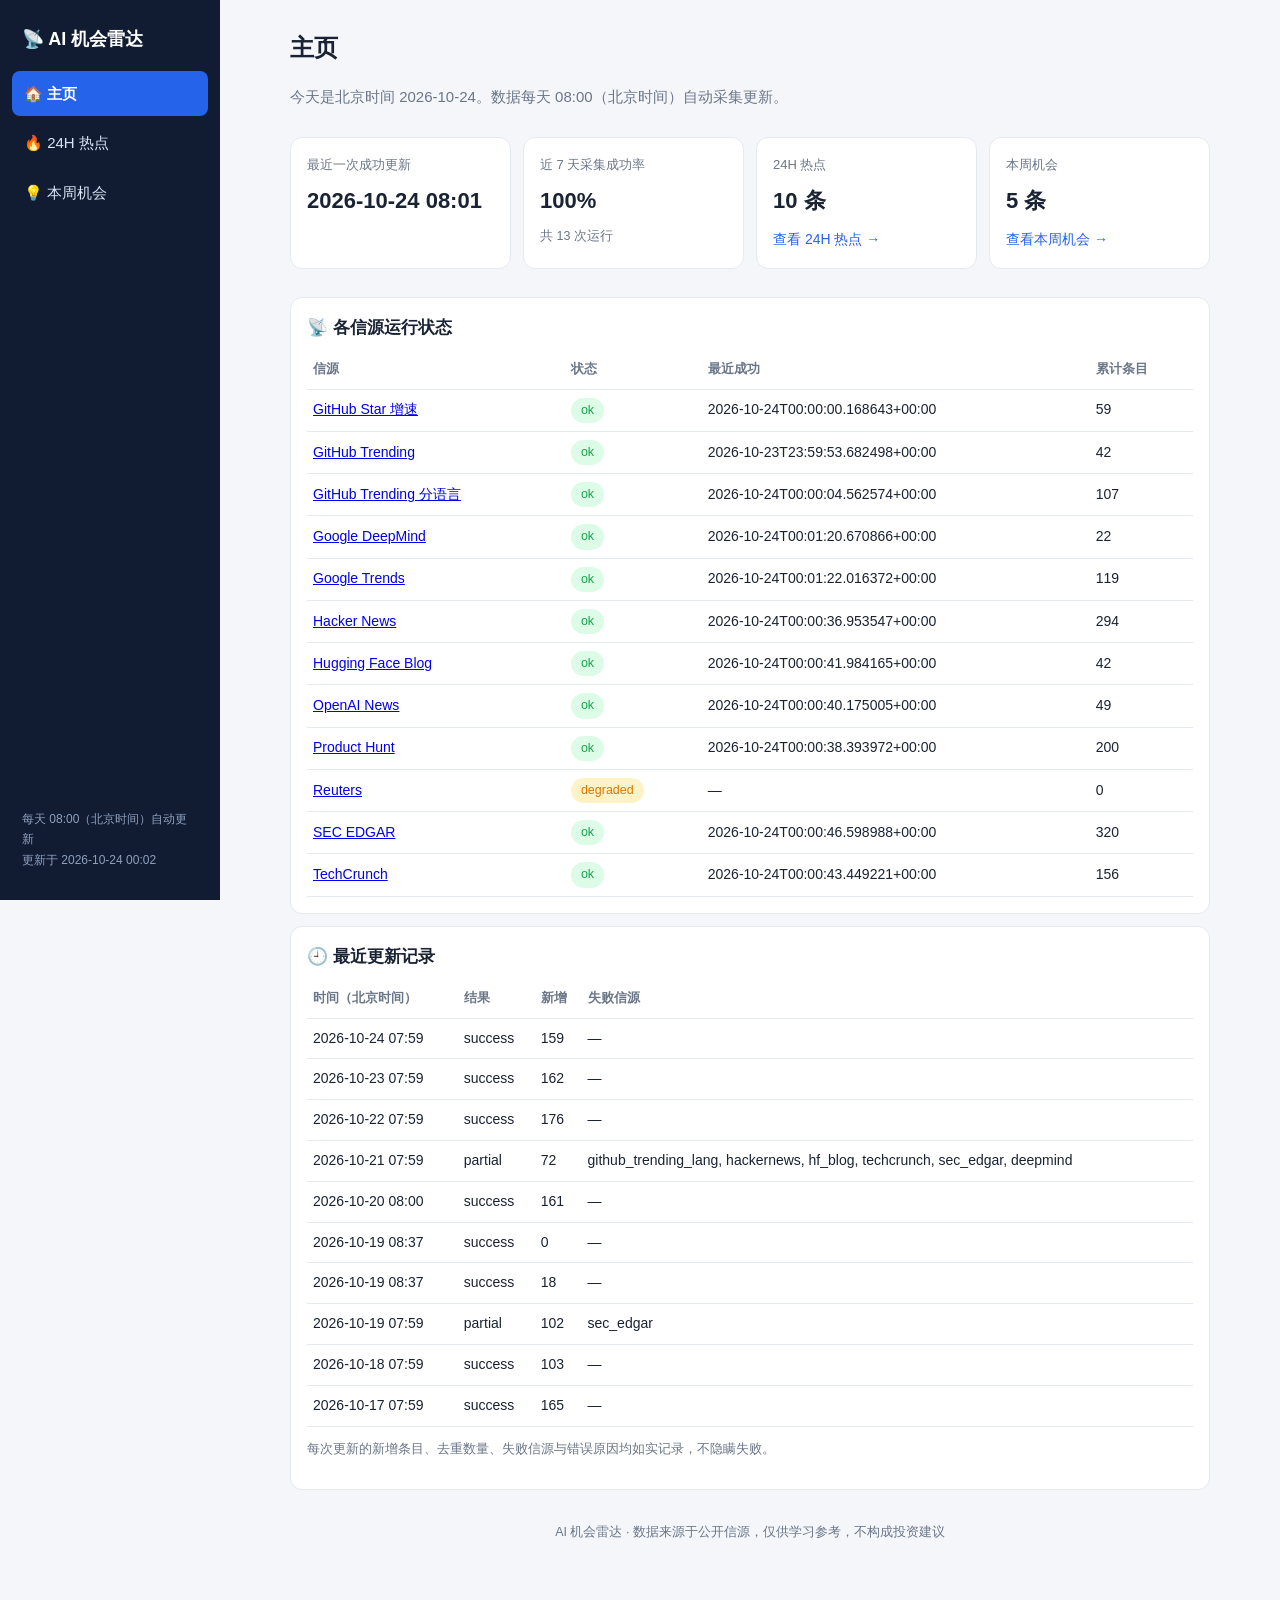
==== index.html @ 7c263ba6 "每日更新 2026-10-24" ====
<!DOCTYPE html>
<html lang="zh-CN">
<head>
<meta charset="utf-8">
<meta name="viewport" content="width=device-width, initial-scale=1">
<title>主页 - AI 机会雷达</title>
<link rel="stylesheet" href="static/style.css">
</head>
<body>
<div class="layout">
  <aside class="sidebar">
    <div class="brand">📡 AI 机会雷达</div>
    <nav class="nav">
      <a href="index.html" class="active">🏠 主页</a>
      <a href="hot.html" class="">🔥 24H 热点</a>
      <a href="opportunities.html" class="">💡 本周机会</a>
    </nav>
    <div class="side-foot">每天 08:00（北京时间）自动更新<br>更新于 2026-10-24 00:02</div>
  </aside>
  <main class="content">
    
<h1>主页</h1>
<p class="muted">今天是北京时间 2026-10-24。数据每天 08:00（北京时间）自动采集更新。</p>

<div class="cards">
  <div class="card stat">
    <div class="stat-label">最近一次成功更新</div>
    <div class="stat-value">2026-10-24 08:01</div>
  </div>
  <div class="card stat">
    <div class="stat-label">近 7 天采集成功率</div>
    <div class="stat-value">100%</div>
    <div class="muted small">共 13 次运行</div>
  </div>
  <div class="card stat">
    <div class="stat-label">24H 热点</div>
    <div class="stat-value">10 条</div>
    <a class="link" href="hot.html">查看 24H 热点 →</a>
  </div>
  <div class="card stat">
    <div class="stat-label">本周机会</div>
    <div class="stat-value">5 条</div>
    <a class="link" href="opportunities.html">查看本周机会 →</a>
  </div>
</div>

<div class="card">
  <div class="card-head"><h2>📡 各信源运行状态</h2></div>
  <table class="table">
    <thead><tr><th>信源</th><th>状态</th><th>最近成功</th><th>累计条目</th></tr></thead>
    <tbody>
    
      <tr>
        <td><a href="https://github.com/trending" target="_blank" rel="noopener">GitHub Star 增速</a></td>
        <td><span class="badge badge-ok">ok</span></td>
        <td>2026-10-24T00:00:00.168643+00:00</td>
        <td>59</td>
      </tr>
    
      <tr>
        <td><a href="https://github.com/trending" target="_blank" rel="noopener">GitHub Trending</a></td>
        <td><span class="badge badge-ok">ok</span></td>
        <td>2026-10-23T23:59:53.682498+00:00</td>
        <td>42</td>
      </tr>
    
      <tr>
        <td><a href="https://github.com/trending" target="_blank" rel="noopener">GitHub Trending 分语言</a></td>
        <td><span class="badge badge-ok">ok</span></td>
        <td>2026-10-24T00:00:04.562574+00:00</td>
        <td>107</td>
      </tr>
    
      <tr>
        <td><a href="https://deepmind.google/" target="_blank" rel="noopener">Google DeepMind</a></td>
        <td><span class="badge badge-ok">ok</span></td>
        <td>2026-10-24T00:01:20.670866+00:00</td>
        <td>22</td>
      </tr>
    
      <tr>
        <td><a href="https://trends.google.com/trends/" target="_blank" rel="noopener">Google Trends</a></td>
        <td><span class="badge badge-ok">ok</span></td>
        <td>2026-10-24T00:01:22.016372+00:00</td>
        <td>119</td>
      </tr>
    
      <tr>
        <td><a href="https://news.ycombinator.com/" target="_blank" rel="noopener">Hacker News</a></td>
        <td><span class="badge badge-ok">ok</span></td>
        <td>2026-10-24T00:00:36.953547+00:00</td>
        <td>294</td>
      </tr>
    
      <tr>
        <td><a href="https://huggingface.co/blog" target="_blank" rel="noopener">Hugging Face Blog</a></td>
        <td><span class="badge badge-ok">ok</span></td>
        <td>2026-10-24T00:00:41.984165+00:00</td>
        <td>42</td>
      </tr>
    
      <tr>
        <td><a href="https://openai.com/news/" target="_blank" rel="noopener">OpenAI News</a></td>
        <td><span class="badge badge-ok">ok</span></td>
        <td>2026-10-24T00:00:40.175005+00:00</td>
        <td>49</td>
      </tr>
    
      <tr>
        <td><a href="https://www.producthunt.com/" target="_blank" rel="noopener">Product Hunt</a></td>
        <td><span class="badge badge-ok">ok</span></td>
        <td>2026-10-24T00:00:38.393972+00:00</td>
        <td>200</td>
      </tr>
    
      <tr>
        <td><a href="https://www.reuters.com/" target="_blank" rel="noopener">Reuters</a></td>
        <td><span class="badge badge-degraded">degraded</span></td>
        <td>—</td>
        <td>0</td>
      </tr>
    
      <tr>
        <td><a href="https://www.sec.gov/edgar/search/" target="_blank" rel="noopener">SEC EDGAR</a></td>
        <td><span class="badge badge-ok">ok</span></td>
        <td>2026-10-24T00:00:46.598988+00:00</td>
        <td>320</td>
      </tr>
    
      <tr>
        <td><a href="https://techcrunch.com/" target="_blank" rel="noopener">TechCrunch</a></td>
        <td><span class="badge badge-ok">ok</span></td>
        <td>2026-10-24T00:00:43.449221+00:00</td>
        <td>156</td>
      </tr>
    
    </tbody>
  </table>
</div>

<div class="card">
  <div class="card-head"><h2>🕘 最近更新记录</h2></div>
  <table class="table">
    <thead><tr><th>时间（北京时间）</th><th>结果</th><th>新增</th><th>失败信源</th></tr></thead>
    <tbody>
    
      <tr>
        <td>2026-10-24 07:59</td>
        <td>success</td>
        <td>159</td>
        <td>—</td>
      </tr>
    
      <tr>
        <td>2026-10-23 07:59</td>
        <td>success</td>
        <td>162</td>
        <td>—</td>
      </tr>
    
      <tr>
        <td>2026-10-22 07:59</td>
        <td>success</td>
        <td>176</td>
        <td>—</td>
      </tr>
    
      <tr>
        <td>2026-10-21 07:59</td>
        <td>partial</td>
        <td>72</td>
        <td>github_trending_lang, hackernews, hf_blog, techcrunch, sec_edgar, deepmind</td>
      </tr>
    
      <tr>
        <td>2026-10-20 08:00</td>
        <td>success</td>
        <td>161</td>
        <td>—</td>
      </tr>
    
      <tr>
        <td>2026-10-19 08:37</td>
        <td>success</td>
        <td>0</td>
        <td>—</td>
      </tr>
    
      <tr>
        <td>2026-10-19 08:37</td>
        <td>success</td>
        <td>18</td>
        <td>—</td>
      </tr>
    
      <tr>
        <td>2026-10-19 07:59</td>
        <td>partial</td>
        <td>102</td>
        <td>sec_edgar</td>
      </tr>
    
      <tr>
        <td>2026-10-18 07:59</td>
        <td>success</td>
        <td>103</td>
        <td>—</td>
      </tr>
    
      <tr>
        <td>2026-10-17 07:59</td>
        <td>success</td>
        <td>165</td>
        <td>—</td>
      </tr>
    
    </tbody>
  </table>
  <p class="muted small">每次更新的新增条目、去重数量、失败信源与错误原因均如实记录，不隐瞒失败。</p>
</div>

    <footer class="footer">AI 机会雷达 · 数据来源于公开信源，仅供学习参考，不构成投资建议</footer>
  </main>
</div>
</body>
</html>
---- static/style.css ----
/* AI 机会雷达 - 简洁现代中文界面，手机优先响应式 */
:root {
  --bg: #f4f6fa;
  --card: #ffffff;
  --text: #1a2333;
  --muted: #6b7688;
  --accent: #2563eb;
  --accent-soft: #e8effe;
  --border: #e5e9f0;
  --radius: 12px;
  --ok: #16a34a;
  --warn: #d97706;
  --bad: #dc2626;
}
* { box-sizing: border-box; }
body {
  margin: 0; background: var(--bg); color: var(--text);
  font-family: -apple-system, "PingFang SC", "Hiragino Sans GB", "Microsoft YaHei", "Noto Sans SC", sans-serif;
  line-height: 1.7; font-size: 15px;
}
.layout { display: flex; min-height: 100vh; }

/* 左侧菜单 */
.sidebar {
  width: 220px; flex-shrink: 0; background: #111c33; color: #dbe4f5;
  padding: 20px 12px; position: sticky; top: 0; height: 100vh;
  display: flex; flex-direction: column;
}
.brand { font-size: 18px; font-weight: 700; padding: 4px 10px 16px; color: #fff; }
.nav { display: flex; flex-direction: column; gap: 4px; }
.nav a {
  color: #dbe4f5; text-decoration: none; padding: 10px 12px; border-radius: 8px;
}
.nav a:hover { background: rgba(255,255,255,.08); }
.nav a.active { background: var(--accent); color: #fff; font-weight: 600; }
.side-foot { margin-top: auto; font-size: 12px; color: #8fa0bd; padding: 10px; }

/* 内容区 */
.content { flex: 1; max-width: 960px; margin: 0 auto; padding: 24px 20px 60px; width: 100%; }
h1 { font-size: 24px; margin: 4px 0 8px; }
h2 { font-size: 17px; margin: 0 0 8px; }
.muted { color: var(--muted); }
.small { font-size: 12.5px; }
.link { color: var(--accent); text-decoration: none; font-size: 14px; }
.link:hover { text-decoration: underline; }

.cards { display: grid; grid-template-columns: repeat(4, 1fr); gap: 12px; margin: 16px 0; }
.card {
  background: var(--card); border: 1px solid var(--border);
  border-radius: var(--radius); padding: 16px; margin: 12px 0;
}
.stat-label { font-size: 13px; color: var(--muted); }
.stat-value { font-size: 22px; font-weight: 700; margin: 6px 0; }
.card-head { display: flex; justify-content: space-between; align-items: center; gap: 8px; }
.btn {
  background: var(--accent); color: #fff; border: none; border-radius: 8px;
  padding: 8px 16px; font-size: 14px; cursor: pointer;
}
.btn:hover { background: #1d4ed8; }

.table { width: 100%; border-collapse: collapse; font-size: 14px; }
.table th, .table td { text-align: left; padding: 8px 6px; border-bottom: 1px solid var(--border); }
.table th { color: var(--muted); font-weight: 600; font-size: 13px; }

.badge {
  display: inline-block; padding: 2px 10px; border-radius: 999px;
  font-size: 12.5px; background: #eef1f6; color: var(--muted);
}
.badge-ok, .badge-success { background: #dcfce7; color: var(--ok); }
.badge-degraded, .badge-partial { background: #fef3c7; color: var(--warn); }
.badge-failed { background: #fee2e2; color: var(--bad); }

.filters { display: flex; gap: 12px; flex-wrap: wrap; margin: 12px 0; }
.filters label { font-size: 14px; color: var(--muted); display: flex; align-items: center; gap: 6px; }
.filters select {
  font-size: 14px; padding: 6px 10px; border-radius: 8px; border: 1px solid var(--border); background: #fff;
}

.item-top { display: flex; gap: 12px; align-items: flex-start; }
.score {
  flex-shrink: 0; min-width: 64px; text-align: center; font-size: 24px; font-weight: 800;
  color: var(--accent); background: var(--accent-soft); border-radius: 10px; padding: 6px 8px;
}
.score small { font-size: 12px; font-weight: 400; color: var(--muted); }
.item h3 { margin: 0 0 4px; font-size: 17px; }
.meta { font-size: 12.5px; color: var(--muted); }
.reasons { margin: 8px 0; display: flex; flex-wrap: wrap; gap: 6px; align-items: center; }
.tag { background: #f1f5ff; border: 1px solid #dbe6ff; color: #3557c4; border-radius: 6px; padding: 1px 8px; font-size: 12.5px; }

.kv { display: grid; grid-template-columns: 110px 1fr; gap: 6px 10px; font-size: 14px; margin: 10px 0; }
.kv dt { color: var(--muted); }
.kv dd { margin: 0; }

.empty { text-align: center; padding: 36px 16px; }
.notice {
  background: #fffbeb; border: 1px solid #fde68a; color: #92400e;
  border-radius: 10px; padding: 10px 14px; font-size: 13.5px;
}
.err { background: #fef2f2; border: 1px solid #fecaca; border-radius: 8px; padding: 10px; font-size: 12.5px; overflow-x: auto; }
.footer { margin-top: 32px; font-size: 12.5px; color: var(--muted); text-align: center; }

.toast {
  position: fixed; left: 50%; bottom: 28px; transform: translateX(-50%) translateY(20px);
  background: #111c33; color: #fff; padding: 10px 18px; border-radius: 10px;
  opacity: 0; pointer-events: none; transition: all .25s; font-size: 14px; max-width: 90vw;
}
.toast.show { opacity: 1; transform: translateX(-50%) translateY(0); }

/* 手机适配：左侧菜单变顶部横栏 */
@media (max-width: 720px) {
  .layout { flex-direction: column; }
  .sidebar { width: 100%; height: auto; position: static; padding: 10px 12px; }
  .brand { padding: 2px 6px 8px; font-size: 16px; }
  .nav { flex-direction: row; overflow-x: auto; }
  .nav a { white-space: nowrap; padding: 8px 10px; font-size: 14px; }
  .side-foot { display: none; }
  .content { padding: 16px 12px 60px; }
  .cards { grid-template-columns: repeat(2, 1fr); }
  .kv { grid-template-columns: 88px 1fr; }
}
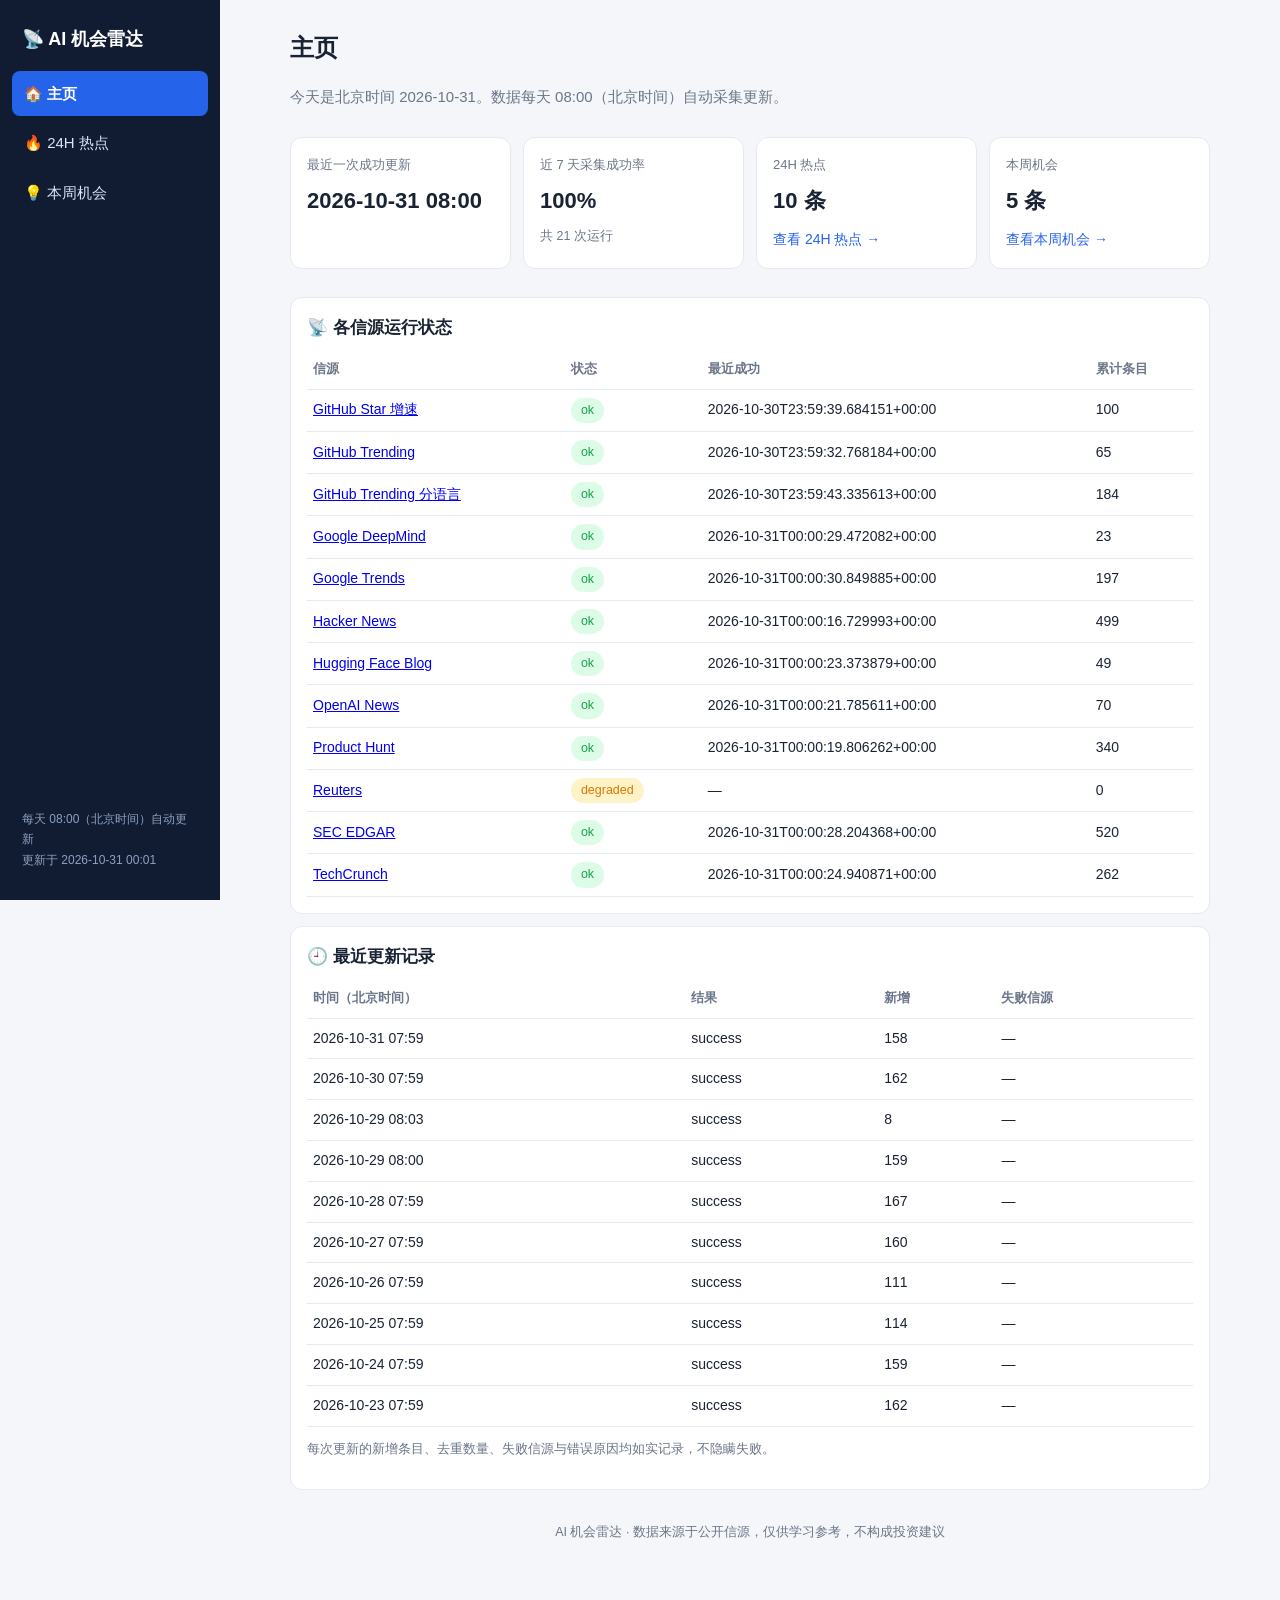
==== commit c9b264db: "每日更新 2026-10-31" ====
--- a/index.html
+++ b/index.html
@@ -15,22 +15,22 @@
       <a href="hot.html" class="">🔥 24H 热点</a>
       <a href="opportunities.html" class="">💡 本周机会</a>
     </nav>
-    <div class="side-foot">每天 08:00（北京时间）自动更新<br>更新于 2026-10-24 00:02</div>
+    <div class="side-foot">每天 08:00（北京时间）自动更新<br>更新于 2026-10-31 00:01</div>
   </aside>
   <main class="content">
     
 <h1>主页</h1>
-<p class="muted">今天是北京时间 2026-10-24。数据每天 08:00（北京时间）自动采集更新。</p>
+<p class="muted">今天是北京时间 2026-10-31。数据每天 08:00（北京时间）自动采集更新。</p>
 
 <div class="cards">
   <div class="card stat">
     <div class="stat-label">最近一次成功更新</div>
-    <div class="stat-value">2026-10-24 08:01</div>
+    <div class="stat-value">2026-10-31 08:00</div>
   </div>
   <div class="card stat">
     <div class="stat-label">近 7 天采集成功率</div>
     <div class="stat-value">100%</div>
-    <div class="muted small">共 13 次运行</div>
+    <div class="muted small">共 21 次运行</div>
   </div>
   <div class="card stat">
     <div class="stat-label">24H 热点</div>
@@ -53,64 +53,64 @@
       <tr>
         <td><a href="https://github.com/trending" target="_blank" rel="noopener">GitHub Star 增速</a></td>
         <td><span class="badge badge-ok">ok</span></td>
-        <td>2026-10-24T00:00:00.168643+00:00</td>
-        <td>59</td>
+        <td>2026-10-30T23:59:39.684151+00:00</td>
+        <td>100</td>
       </tr>
     
       <tr>
         <td><a href="https://github.com/trending" target="_blank" rel="noopener">GitHub Trending</a></td>
         <td><span class="badge badge-ok">ok</span></td>
-        <td>2026-10-23T23:59:53.682498+00:00</td>
-        <td>42</td>
+        <td>2026-10-30T23:59:32.768184+00:00</td>
+        <td>65</td>
       </tr>
     
       <tr>
         <td><a href="https://github.com/trending" target="_blank" rel="noopener">GitHub Trending 分语言</a></td>
         <td><span class="badge badge-ok">ok</span></td>
-        <td>2026-10-24T00:00:04.562574+00:00</td>
-        <td>107</td>
+        <td>2026-10-30T23:59:43.335613+00:00</td>
+        <td>184</td>
       </tr>
     
       <tr>
         <td><a href="https://deepmind.google/" target="_blank" rel="noopener">Google DeepMind</a></td>
         <td><span class="badge badge-ok">ok</span></td>
-        <td>2026-10-24T00:01:20.670866+00:00</td>
-        <td>22</td>
+        <td>2026-10-31T00:00:29.472082+00:00</td>
+        <td>23</td>
       </tr>
     
       <tr>
         <td><a href="https://trends.google.com/trends/" target="_blank" rel="noopener">Google Trends</a></td>
         <td><span class="badge badge-ok">ok</span></td>
-        <td>2026-10-24T00:01:22.016372+00:00</td>
-        <td>119</td>
+        <td>2026-10-31T00:00:30.849885+00:00</td>
+        <td>197</td>
       </tr>
     
       <tr>
         <td><a href="https://news.ycombinator.com/" target="_blank" rel="noopener">Hacker News</a></td>
         <td><span class="badge badge-ok">ok</span></td>
-        <td>2026-10-24T00:00:36.953547+00:00</td>
-        <td>294</td>
+        <td>2026-10-31T00:00:16.729993+00:00</td>
+        <td>499</td>
       </tr>
     
       <tr>
         <td><a href="https://huggingface.co/blog" target="_blank" rel="noopener">Hugging Face Blog</a></td>
         <td><span class="badge badge-ok">ok</span></td>
-        <td>2026-10-24T00:00:41.984165+00:00</td>
-        <td>42</td>
+        <td>2026-10-31T00:00:23.373879+00:00</td>
+        <td>49</td>
       </tr>
     
       <tr>
         <td><a href="https://openai.com/news/" target="_blank" rel="noopener">OpenAI News</a></td>
         <td><span class="badge badge-ok">ok</span></td>
-        <td>2026-10-24T00:00:40.175005+00:00</td>
-        <td>49</td>
+        <td>2026-10-31T00:00:21.785611+00:00</td>
+        <td>70</td>
       </tr>
     
       <tr>
         <td><a href="https://www.producthunt.com/" target="_blank" rel="noopener">Product Hunt</a></td>
         <td><span class="badge badge-ok">ok</span></td>
-        <td>2026-10-24T00:00:38.393972+00:00</td>
-        <td>200</td>
+        <td>2026-10-31T00:00:19.806262+00:00</td>
+        <td>340</td>
       </tr>
     
       <tr>
@@ -123,15 +123,15 @@
       <tr>
         <td><a href="https://www.sec.gov/edgar/search/" target="_blank" rel="noopener">SEC EDGAR</a></td>
         <td><span class="badge badge-ok">ok</span></td>
-        <td>2026-10-24T00:00:46.598988+00:00</td>
-        <td>320</td>
+        <td>2026-10-31T00:00:28.204368+00:00</td>
+        <td>520</td>
       </tr>
     
       <tr>
         <td><a href="https://techcrunch.com/" target="_blank" rel="noopener">TechCrunch</a></td>
         <td><span class="badge badge-ok">ok</span></td>
-        <td>2026-10-24T00:00:43.449221+00:00</td>
-        <td>156</td>
+        <td>2026-10-31T00:00:24.940871+00:00</td>
+        <td>262</td>
       </tr>
     
     </tbody>
@@ -145,6 +145,62 @@
     <tbody>
     
       <tr>
+        <td>2026-10-31 07:59</td>
+        <td>success</td>
+        <td>158</td>
+        <td>—</td>
+      </tr>
+    
+      <tr>
+        <td>2026-10-30 07:59</td>
+        <td>success</td>
+        <td>162</td>
+        <td>—</td>
+      </tr>
+    
+      <tr>
+        <td>2026-10-29 08:03</td>
+        <td>success</td>
+        <td>8</td>
+        <td>—</td>
+      </tr>
+    
+      <tr>
+        <td>2026-10-29 08:00</td>
+        <td>success</td>
+        <td>159</td>
+        <td>—</td>
+      </tr>
+    
+      <tr>
+        <td>2026-10-28 07:59</td>
+        <td>success</td>
+        <td>167</td>
+        <td>—</td>
+      </tr>
+    
+      <tr>
+        <td>2026-10-27 07:59</td>
+        <td>success</td>
+        <td>160</td>
+        <td>—</td>
+      </tr>
+    
+      <tr>
+        <td>2026-10-26 07:59</td>
+        <td>success</td>
+        <td>111</td>
+        <td>—</td>
+      </tr>
+    
+      <tr>
+        <td>2026-10-25 07:59</td>
+        <td>success</td>
+        <td>114</td>
+        <td>—</td>
+      </tr>
+    
+      <tr>
         <td>2026-10-24 07:59</td>
         <td>success</td>
         <td>159</td>
@@ -155,62 +211,6 @@
         <td>2026-10-23 07:59</td>
         <td>success</td>
         <td>162</td>
-        <td>—</td>
-      </tr>
-    
-      <tr>
-        <td>2026-10-22 07:59</td>
-        <td>success</td>
-        <td>176</td>
-        <td>—</td>
-      </tr>
-    
-      <tr>
-        <td>2026-10-21 07:59</td>
-        <td>partial</td>
-        <td>72</td>
-        <td>github_trending_lang, hackernews, hf_blog, techcrunch, sec_edgar, deepmind</td>
-      </tr>
-    
-      <tr>
-        <td>2026-10-20 08:00</td>
-        <td>success</td>
-        <td>161</td>
-        <td>—</td>
-      </tr>
-    
-      <tr>
-        <td>2026-10-19 08:37</td>
-        <td>success</td>
-        <td>0</td>
-        <td>—</td>
-      </tr>
-    
-      <tr>
-        <td>2026-10-19 08:37</td>
-        <td>success</td>
-        <td>18</td>
-        <td>—</td>
-      </tr>
-    
-      <tr>
-        <td>2026-10-19 07:59</td>
-        <td>partial</td>
-        <td>102</td>
-        <td>sec_edgar</td>
-      </tr>
-    
-      <tr>
-        <td>2026-10-18 07:59</td>
-        <td>success</td>
-        <td>103</td>
-        <td>—</td>
-      </tr>
-    
-      <tr>
-        <td>2026-10-17 07:59</td>
-        <td>success</td>
-        <td>165</td>
         <td>—</td>
       </tr>
     
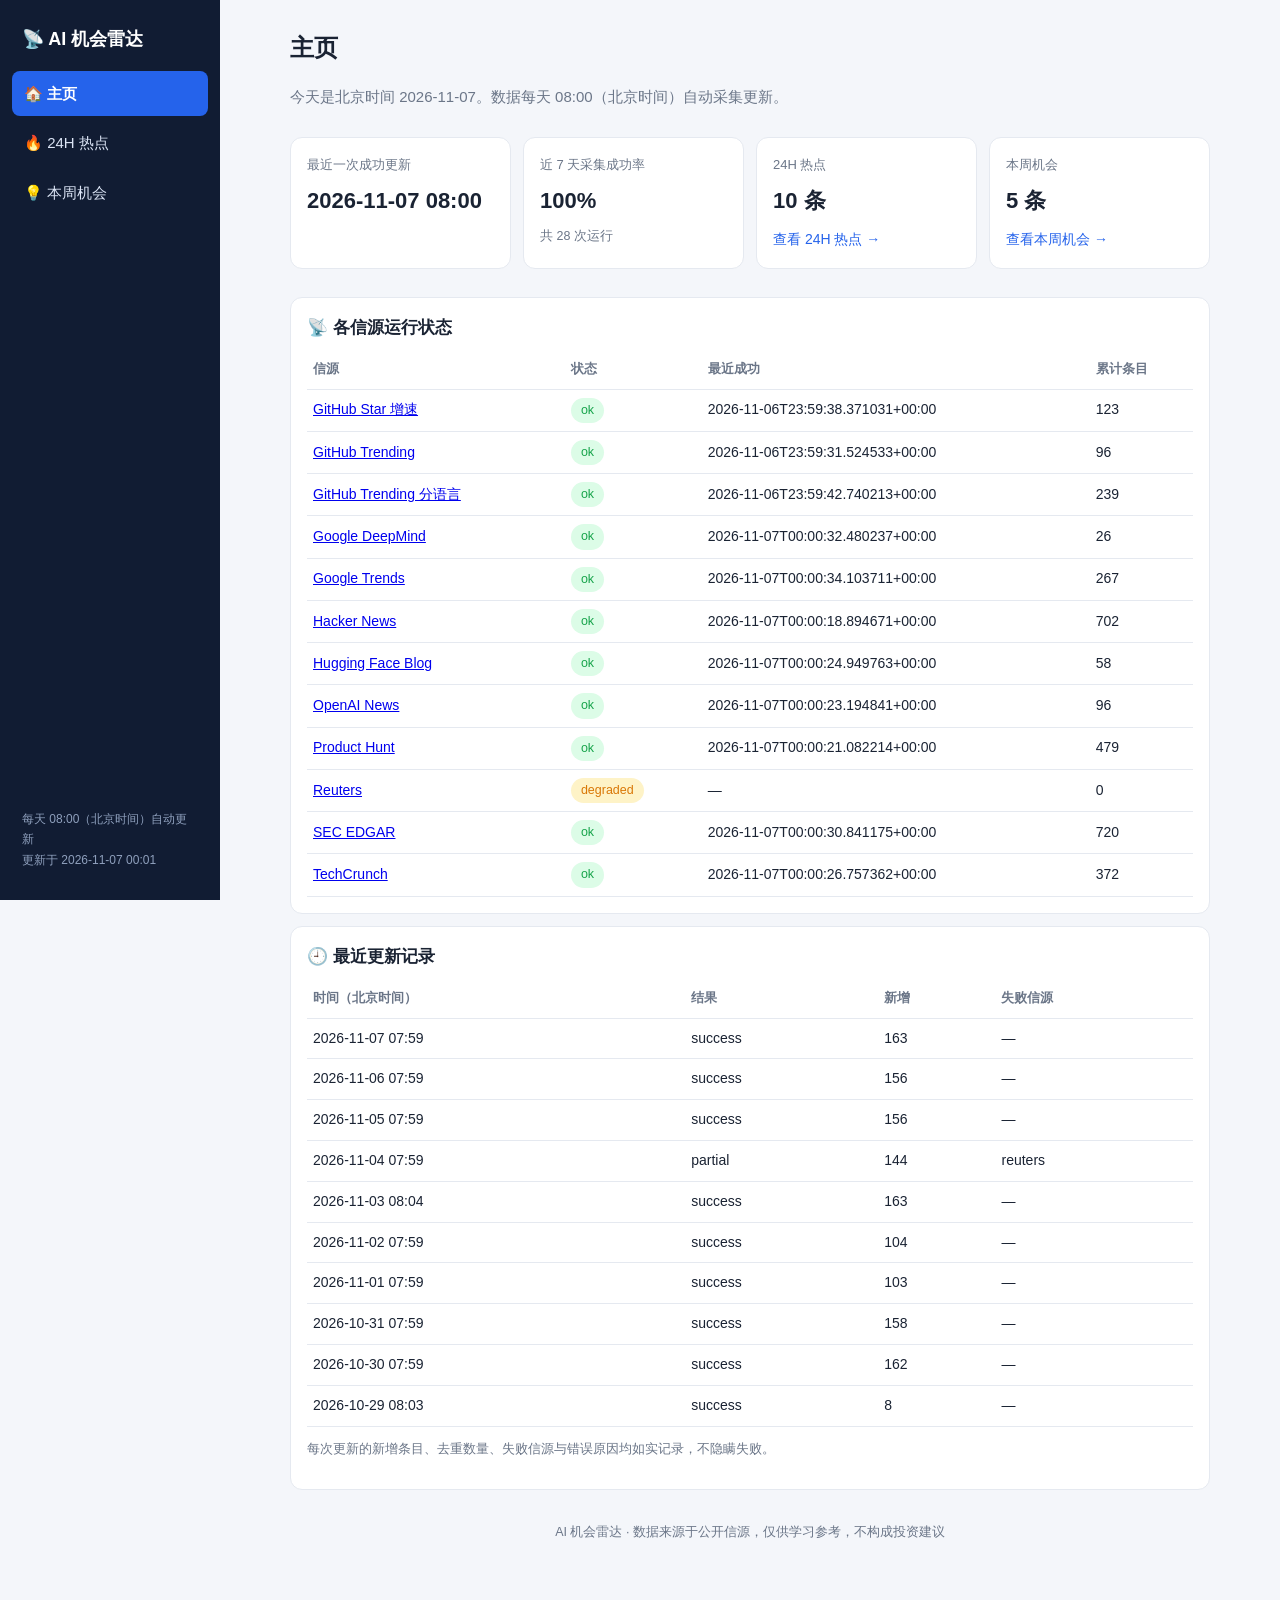
==== commit 5be36da8: "每日更新 2026-11-07" ====
--- a/index.html
+++ b/index.html
@@ -15,22 +15,22 @@
       <a href="hot.html" class="">🔥 24H 热点</a>
       <a href="opportunities.html" class="">💡 本周机会</a>
     </nav>
-    <div class="side-foot">每天 08:00（北京时间）自动更新<br>更新于 2026-10-31 00:01</div>
+    <div class="side-foot">每天 08:00（北京时间）自动更新<br>更新于 2026-11-07 00:01</div>
   </aside>
   <main class="content">
     
 <h1>主页</h1>
-<p class="muted">今天是北京时间 2026-10-31。数据每天 08:00（北京时间）自动采集更新。</p>
+<p class="muted">今天是北京时间 2026-11-07。数据每天 08:00（北京时间）自动采集更新。</p>
 
 <div class="cards">
   <div class="card stat">
     <div class="stat-label">最近一次成功更新</div>
-    <div class="stat-value">2026-10-31 08:00</div>
+    <div class="stat-value">2026-11-07 08:00</div>
   </div>
   <div class="card stat">
     <div class="stat-label">近 7 天采集成功率</div>
     <div class="stat-value">100%</div>
-    <div class="muted small">共 21 次运行</div>
+    <div class="muted small">共 28 次运行</div>
   </div>
   <div class="card stat">
     <div class="stat-label">24H 热点</div>
@@ -53,64 +53,64 @@
       <tr>
         <td><a href="https://github.com/trending" target="_blank" rel="noopener">GitHub Star 增速</a></td>
         <td><span class="badge badge-ok">ok</span></td>
-        <td>2026-10-30T23:59:39.684151+00:00</td>
-        <td>100</td>
+        <td>2026-11-06T23:59:38.371031+00:00</td>
+        <td>123</td>
       </tr>
     
       <tr>
         <td><a href="https://github.com/trending" target="_blank" rel="noopener">GitHub Trending</a></td>
         <td><span class="badge badge-ok">ok</span></td>
-        <td>2026-10-30T23:59:32.768184+00:00</td>
-        <td>65</td>
+        <td>2026-11-06T23:59:31.524533+00:00</td>
+        <td>96</td>
       </tr>
     
       <tr>
         <td><a href="https://github.com/trending" target="_blank" rel="noopener">GitHub Trending 分语言</a></td>
         <td><span class="badge badge-ok">ok</span></td>
-        <td>2026-10-30T23:59:43.335613+00:00</td>
-        <td>184</td>
+        <td>2026-11-06T23:59:42.740213+00:00</td>
+        <td>239</td>
       </tr>
     
       <tr>
         <td><a href="https://deepmind.google/" target="_blank" rel="noopener">Google DeepMind</a></td>
         <td><span class="badge badge-ok">ok</span></td>
-        <td>2026-10-31T00:00:29.472082+00:00</td>
-        <td>23</td>
+        <td>2026-11-07T00:00:32.480237+00:00</td>
+        <td>26</td>
       </tr>
     
       <tr>
         <td><a href="https://trends.google.com/trends/" target="_blank" rel="noopener">Google Trends</a></td>
         <td><span class="badge badge-ok">ok</span></td>
-        <td>2026-10-31T00:00:30.849885+00:00</td>
-        <td>197</td>
+        <td>2026-11-07T00:00:34.103711+00:00</td>
+        <td>267</td>
       </tr>
     
       <tr>
         <td><a href="https://news.ycombinator.com/" target="_blank" rel="noopener">Hacker News</a></td>
         <td><span class="badge badge-ok">ok</span></td>
-        <td>2026-10-31T00:00:16.729993+00:00</td>
-        <td>499</td>
+        <td>2026-11-07T00:00:18.894671+00:00</td>
+        <td>702</td>
       </tr>
     
       <tr>
         <td><a href="https://huggingface.co/blog" target="_blank" rel="noopener">Hugging Face Blog</a></td>
         <td><span class="badge badge-ok">ok</span></td>
-        <td>2026-10-31T00:00:23.373879+00:00</td>
-        <td>49</td>
+        <td>2026-11-07T00:00:24.949763+00:00</td>
+        <td>58</td>
       </tr>
     
       <tr>
         <td><a href="https://openai.com/news/" target="_blank" rel="noopener">OpenAI News</a></td>
         <td><span class="badge badge-ok">ok</span></td>
-        <td>2026-10-31T00:00:21.785611+00:00</td>
-        <td>70</td>
+        <td>2026-11-07T00:00:23.194841+00:00</td>
+        <td>96</td>
       </tr>
     
       <tr>
         <td><a href="https://www.producthunt.com/" target="_blank" rel="noopener">Product Hunt</a></td>
         <td><span class="badge badge-ok">ok</span></td>
-        <td>2026-10-31T00:00:19.806262+00:00</td>
-        <td>340</td>
+        <td>2026-11-07T00:00:21.082214+00:00</td>
+        <td>479</td>
       </tr>
     
       <tr>
@@ -123,15 +123,15 @@
       <tr>
         <td><a href="https://www.sec.gov/edgar/search/" target="_blank" rel="noopener">SEC EDGAR</a></td>
         <td><span class="badge badge-ok">ok</span></td>
-        <td>2026-10-31T00:00:28.204368+00:00</td>
-        <td>520</td>
+        <td>2026-11-07T00:00:30.841175+00:00</td>
+        <td>720</td>
       </tr>
     
       <tr>
         <td><a href="https://techcrunch.com/" target="_blank" rel="noopener">TechCrunch</a></td>
         <td><span class="badge badge-ok">ok</span></td>
-        <td>2026-10-31T00:00:24.940871+00:00</td>
-        <td>262</td>
+        <td>2026-11-07T00:00:26.757362+00:00</td>
+        <td>372</td>
       </tr>
     
     </tbody>
@@ -145,6 +145,55 @@
     <tbody>
     
       <tr>
+        <td>2026-11-07 07:59</td>
+        <td>success</td>
+        <td>163</td>
+        <td>—</td>
+      </tr>
+    
+      <tr>
+        <td>2026-11-06 07:59</td>
+        <td>success</td>
+        <td>156</td>
+        <td>—</td>
+      </tr>
+    
+      <tr>
+        <td>2026-11-05 07:59</td>
+        <td>success</td>
+        <td>156</td>
+        <td>—</td>
+      </tr>
+    
+      <tr>
+        <td>2026-11-04 07:59</td>
+        <td>partial</td>
+        <td>144</td>
+        <td>reuters</td>
+      </tr>
+    
+      <tr>
+        <td>2026-11-03 08:04</td>
+        <td>success</td>
+        <td>163</td>
+        <td>—</td>
+      </tr>
+    
+      <tr>
+        <td>2026-11-02 07:59</td>
+        <td>success</td>
+        <td>104</td>
+        <td>—</td>
+      </tr>
+    
+      <tr>
+        <td>2026-11-01 07:59</td>
+        <td>success</td>
+        <td>103</td>
+        <td>—</td>
+      </tr>
+    
+      <tr>
         <td>2026-10-31 07:59</td>
         <td>success</td>
         <td>158</td>
@@ -162,55 +211,6 @@
         <td>2026-10-29 08:03</td>
         <td>success</td>
         <td>8</td>
-        <td>—</td>
-      </tr>
-    
-      <tr>
-        <td>2026-10-29 08:00</td>
-        <td>success</td>
-        <td>159</td>
-        <td>—</td>
-      </tr>
-    
-      <tr>
-        <td>2026-10-28 07:59</td>
-        <td>success</td>
-        <td>167</td>
-        <td>—</td>
-      </tr>
-    
-      <tr>
-        <td>2026-10-27 07:59</td>
-        <td>success</td>
-        <td>160</td>
-        <td>—</td>
-      </tr>
-    
-      <tr>
-        <td>2026-10-26 07:59</td>
-        <td>success</td>
-        <td>111</td>
-        <td>—</td>
-      </tr>
-    
-      <tr>
-        <td>2026-10-25 07:59</td>
-        <td>success</td>
-        <td>114</td>
-        <td>—</td>
-      </tr>
-    
-      <tr>
-        <td>2026-10-24 07:59</td>
-        <td>success</td>
-        <td>159</td>
-        <td>—</td>
-      </tr>
-    
-      <tr>
-        <td>2026-10-23 07:59</td>
-        <td>success</td>
-        <td>162</td>
         <td>—</td>
       </tr>
     
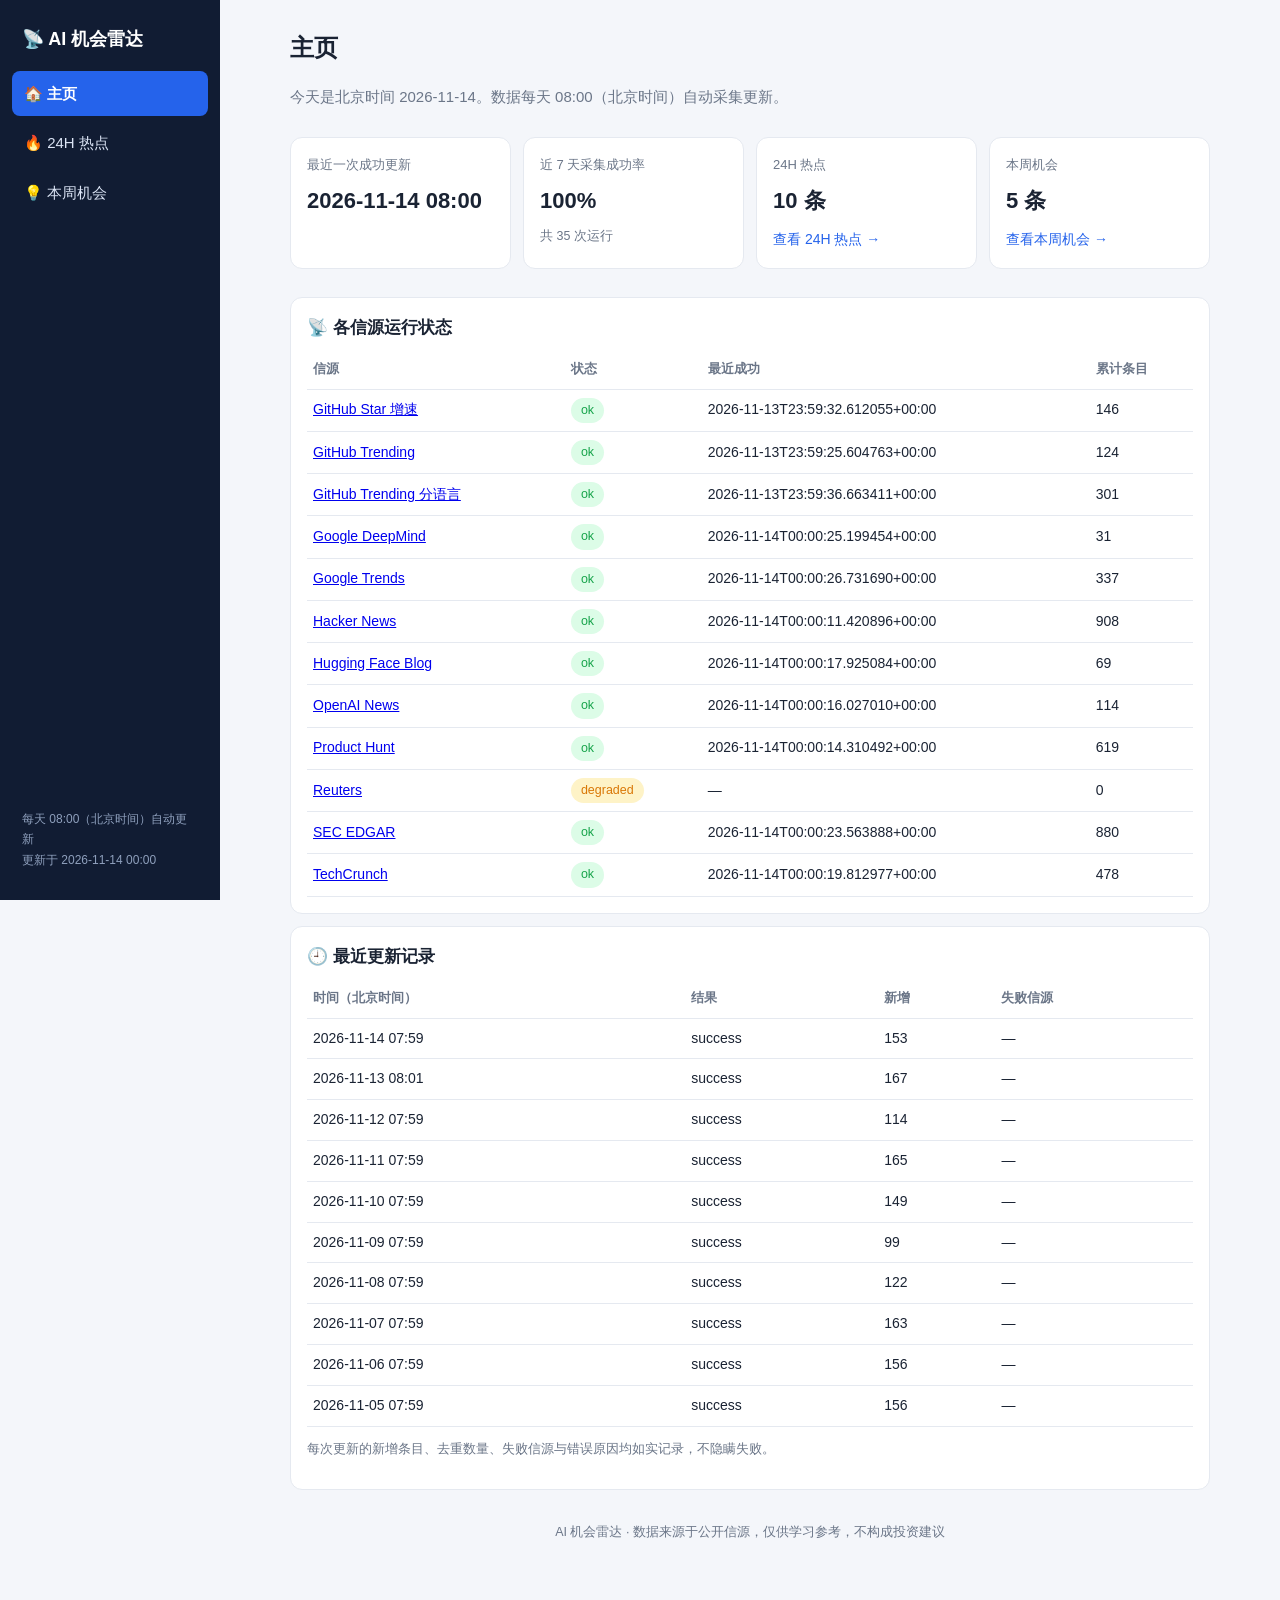
==== commit 33bcdd4a: "每日更新 2026-11-14" ====
--- a/index.html
+++ b/index.html
@@ -15,22 +15,22 @@
       <a href="hot.html" class="">🔥 24H 热点</a>
       <a href="opportunities.html" class="">💡 本周机会</a>
     </nav>
-    <div class="side-foot">每天 08:00（北京时间）自动更新<br>更新于 2026-11-07 00:01</div>
+    <div class="side-foot">每天 08:00（北京时间）自动更新<br>更新于 2026-11-14 00:00</div>
   </aside>
   <main class="content">
     
 <h1>主页</h1>
-<p class="muted">今天是北京时间 2026-11-07。数据每天 08:00（北京时间）自动采集更新。</p>
+<p class="muted">今天是北京时间 2026-11-14。数据每天 08:00（北京时间）自动采集更新。</p>
 
 <div class="cards">
   <div class="card stat">
     <div class="stat-label">最近一次成功更新</div>
-    <div class="stat-value">2026-11-07 08:00</div>
+    <div class="stat-value">2026-11-14 08:00</div>
   </div>
   <div class="card stat">
     <div class="stat-label">近 7 天采集成功率</div>
     <div class="stat-value">100%</div>
-    <div class="muted small">共 28 次运行</div>
+    <div class="muted small">共 35 次运行</div>
   </div>
   <div class="card stat">
     <div class="stat-label">24H 热点</div>
@@ -53,64 +53,64 @@
       <tr>
         <td><a href="https://github.com/trending" target="_blank" rel="noopener">GitHub Star 增速</a></td>
         <td><span class="badge badge-ok">ok</span></td>
-        <td>2026-11-06T23:59:38.371031+00:00</td>
-        <td>123</td>
+        <td>2026-11-13T23:59:32.612055+00:00</td>
+        <td>146</td>
       </tr>
     
       <tr>
         <td><a href="https://github.com/trending" target="_blank" rel="noopener">GitHub Trending</a></td>
         <td><span class="badge badge-ok">ok</span></td>
-        <td>2026-11-06T23:59:31.524533+00:00</td>
-        <td>96</td>
+        <td>2026-11-13T23:59:25.604763+00:00</td>
+        <td>124</td>
       </tr>
     
       <tr>
         <td><a href="https://github.com/trending" target="_blank" rel="noopener">GitHub Trending 分语言</a></td>
         <td><span class="badge badge-ok">ok</span></td>
-        <td>2026-11-06T23:59:42.740213+00:00</td>
-        <td>239</td>
+        <td>2026-11-13T23:59:36.663411+00:00</td>
+        <td>301</td>
       </tr>
     
       <tr>
         <td><a href="https://deepmind.google/" target="_blank" rel="noopener">Google DeepMind</a></td>
         <td><span class="badge badge-ok">ok</span></td>
-        <td>2026-11-07T00:00:32.480237+00:00</td>
-        <td>26</td>
+        <td>2026-11-14T00:00:25.199454+00:00</td>
+        <td>31</td>
       </tr>
     
       <tr>
         <td><a href="https://trends.google.com/trends/" target="_blank" rel="noopener">Google Trends</a></td>
         <td><span class="badge badge-ok">ok</span></td>
-        <td>2026-11-07T00:00:34.103711+00:00</td>
-        <td>267</td>
+        <td>2026-11-14T00:00:26.731690+00:00</td>
+        <td>337</td>
       </tr>
     
       <tr>
         <td><a href="https://news.ycombinator.com/" target="_blank" rel="noopener">Hacker News</a></td>
         <td><span class="badge badge-ok">ok</span></td>
-        <td>2026-11-07T00:00:18.894671+00:00</td>
-        <td>702</td>
+        <td>2026-11-14T00:00:11.420896+00:00</td>
+        <td>908</td>
       </tr>
     
       <tr>
         <td><a href="https://huggingface.co/blog" target="_blank" rel="noopener">Hugging Face Blog</a></td>
         <td><span class="badge badge-ok">ok</span></td>
-        <td>2026-11-07T00:00:24.949763+00:00</td>
-        <td>58</td>
+        <td>2026-11-14T00:00:17.925084+00:00</td>
+        <td>69</td>
       </tr>
     
       <tr>
         <td><a href="https://openai.com/news/" target="_blank" rel="noopener">OpenAI News</a></td>
         <td><span class="badge badge-ok">ok</span></td>
-        <td>2026-11-07T00:00:23.194841+00:00</td>
-        <td>96</td>
+        <td>2026-11-14T00:00:16.027010+00:00</td>
+        <td>114</td>
       </tr>
     
       <tr>
         <td><a href="https://www.producthunt.com/" target="_blank" rel="noopener">Product Hunt</a></td>
         <td><span class="badge badge-ok">ok</span></td>
-        <td>2026-11-07T00:00:21.082214+00:00</td>
-        <td>479</td>
+        <td>2026-11-14T00:00:14.310492+00:00</td>
+        <td>619</td>
       </tr>
     
       <tr>
@@ -123,15 +123,15 @@
       <tr>
         <td><a href="https://www.sec.gov/edgar/search/" target="_blank" rel="noopener">SEC EDGAR</a></td>
         <td><span class="badge badge-ok">ok</span></td>
-        <td>2026-11-07T00:00:30.841175+00:00</td>
-        <td>720</td>
+        <td>2026-11-14T00:00:23.563888+00:00</td>
+        <td>880</td>
       </tr>
     
       <tr>
         <td><a href="https://techcrunch.com/" target="_blank" rel="noopener">TechCrunch</a></td>
         <td><span class="badge badge-ok">ok</span></td>
-        <td>2026-11-07T00:00:26.757362+00:00</td>
-        <td>372</td>
+        <td>2026-11-14T00:00:19.812977+00:00</td>
+        <td>478</td>
       </tr>
     
     </tbody>
@@ -145,6 +145,55 @@
     <tbody>
     
       <tr>
+        <td>2026-11-14 07:59</td>
+        <td>success</td>
+        <td>153</td>
+        <td>—</td>
+      </tr>
+    
+      <tr>
+        <td>2026-11-13 08:01</td>
+        <td>success</td>
+        <td>167</td>
+        <td>—</td>
+      </tr>
+    
+      <tr>
+        <td>2026-11-12 07:59</td>
+        <td>success</td>
+        <td>114</td>
+        <td>—</td>
+      </tr>
+    
+      <tr>
+        <td>2026-11-11 07:59</td>
+        <td>success</td>
+        <td>165</td>
+        <td>—</td>
+      </tr>
+    
+      <tr>
+        <td>2026-11-10 07:59</td>
+        <td>success</td>
+        <td>149</td>
+        <td>—</td>
+      </tr>
+    
+      <tr>
+        <td>2026-11-09 07:59</td>
+        <td>success</td>
+        <td>99</td>
+        <td>—</td>
+      </tr>
+    
+      <tr>
+        <td>2026-11-08 07:59</td>
+        <td>success</td>
+        <td>122</td>
+        <td>—</td>
+      </tr>
+    
+      <tr>
         <td>2026-11-07 07:59</td>
         <td>success</td>
         <td>163</td>
@@ -162,55 +211,6 @@
         <td>2026-11-05 07:59</td>
         <td>success</td>
         <td>156</td>
-        <td>—</td>
-      </tr>
-    
-      <tr>
-        <td>2026-11-04 07:59</td>
-        <td>partial</td>
-        <td>144</td>
-        <td>reuters</td>
-      </tr>
-    
-      <tr>
-        <td>2026-11-03 08:04</td>
-        <td>success</td>
-        <td>163</td>
-        <td>—</td>
-      </tr>
-    
-      <tr>
-        <td>2026-11-02 07:59</td>
-        <td>success</td>
-        <td>104</td>
-        <td>—</td>
-      </tr>
-    
-      <tr>
-        <td>2026-11-01 07:59</td>
-        <td>success</td>
-        <td>103</td>
-        <td>—</td>
-      </tr>
-    
-      <tr>
-        <td>2026-10-31 07:59</td>
-        <td>success</td>
-        <td>158</td>
-        <td>—</td>
-      </tr>
-    
-      <tr>
-        <td>2026-10-30 07:59</td>
-        <td>success</td>
-        <td>162</td>
-        <td>—</td>
-      </tr>
-    
-      <tr>
-        <td>2026-10-29 08:03</td>
-        <td>success</td>
-        <td>8</td>
         <td>—</td>
       </tr>
     
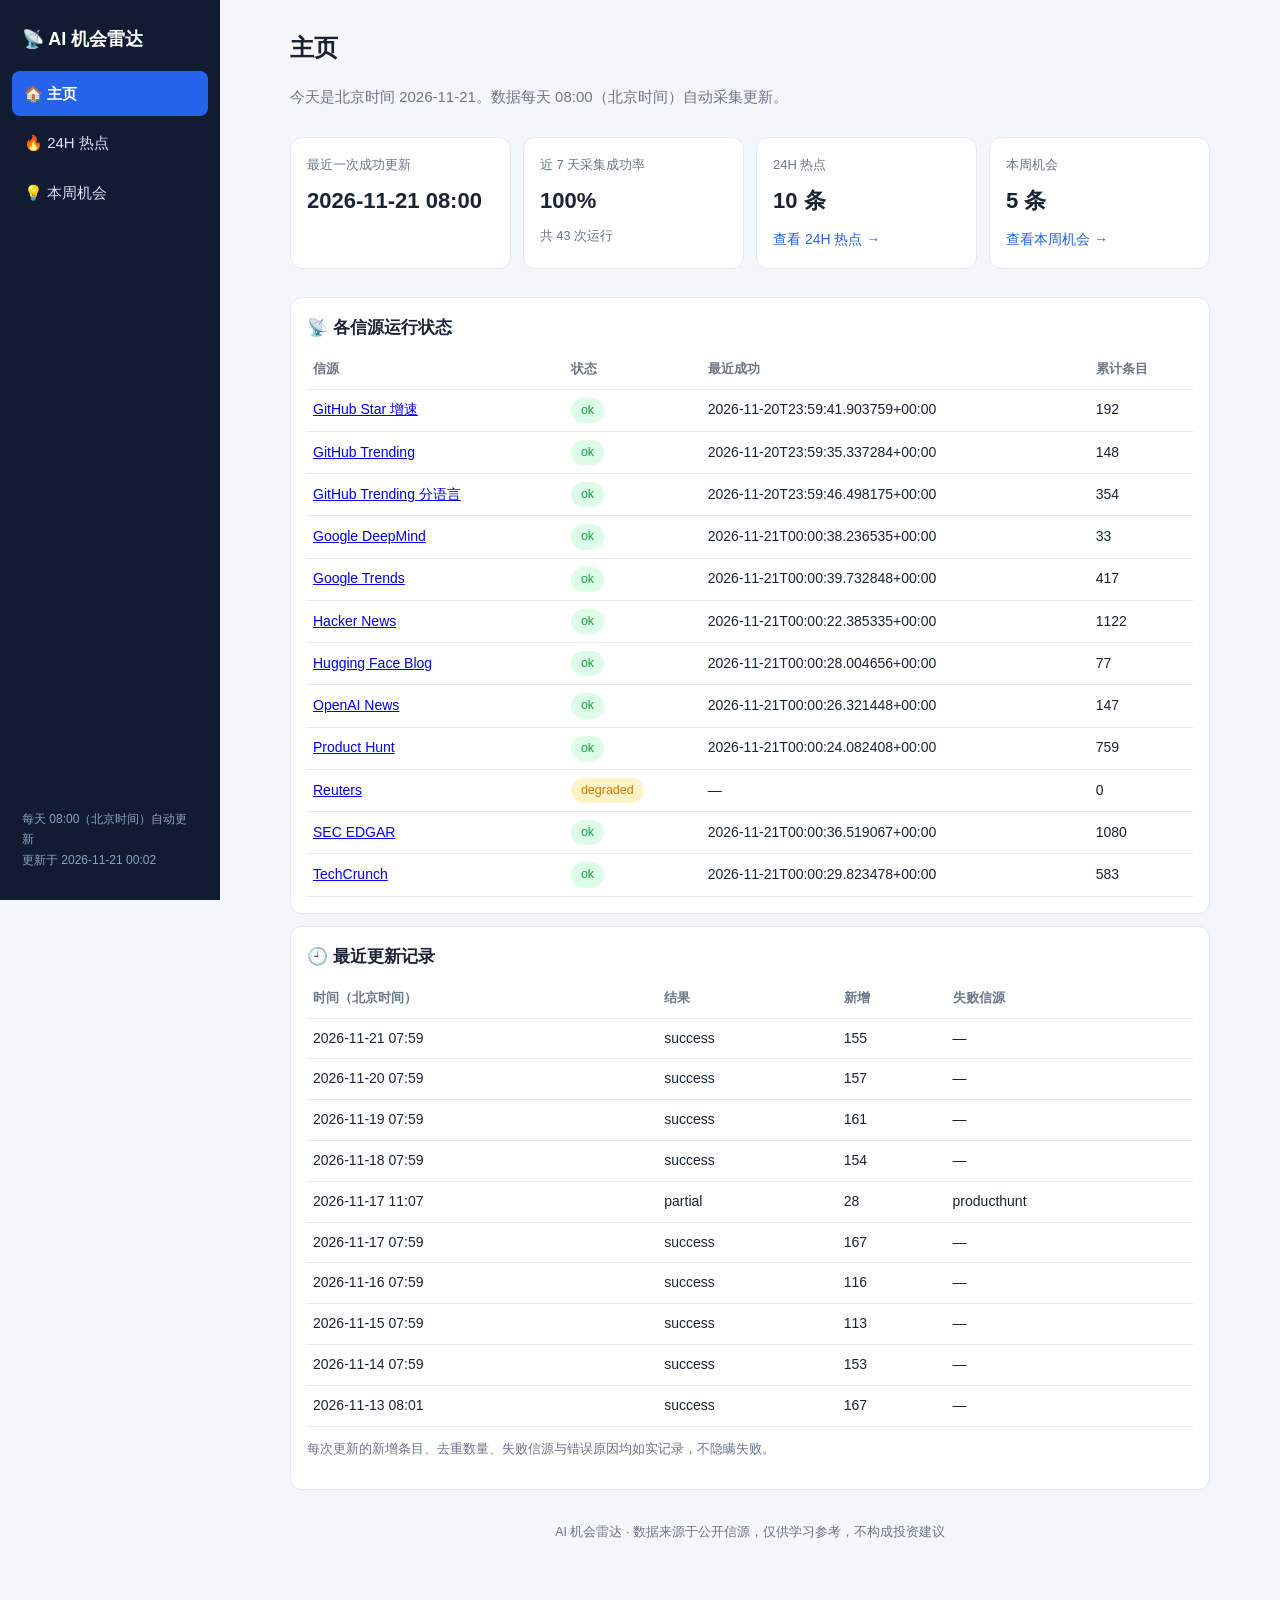
==== commit 533cc0da: "每日更新 2026-11-21" ====
--- a/index.html
+++ b/index.html
@@ -15,22 +15,22 @@
       <a href="hot.html" class="">🔥 24H 热点</a>
       <a href="opportunities.html" class="">💡 本周机会</a>
     </nav>
-    <div class="side-foot">每天 08:00（北京时间）自动更新<br>更新于 2026-11-14 00:00</div>
+    <div class="side-foot">每天 08:00（北京时间）自动更新<br>更新于 2026-11-21 00:02</div>
   </aside>
   <main class="content">
     
 <h1>主页</h1>
-<p class="muted">今天是北京时间 2026-11-14。数据每天 08:00（北京时间）自动采集更新。</p>
+<p class="muted">今天是北京时间 2026-11-21。数据每天 08:00（北京时间）自动采集更新。</p>
 
 <div class="cards">
   <div class="card stat">
     <div class="stat-label">最近一次成功更新</div>
-    <div class="stat-value">2026-11-14 08:00</div>
+    <div class="stat-value">2026-11-21 08:00</div>
   </div>
   <div class="card stat">
     <div class="stat-label">近 7 天采集成功率</div>
     <div class="stat-value">100%</div>
-    <div class="muted small">共 35 次运行</div>
+    <div class="muted small">共 43 次运行</div>
   </div>
   <div class="card stat">
     <div class="stat-label">24H 热点</div>
@@ -53,64 +53,64 @@
       <tr>
         <td><a href="https://github.com/trending" target="_blank" rel="noopener">GitHub Star 增速</a></td>
         <td><span class="badge badge-ok">ok</span></td>
-        <td>2026-11-13T23:59:32.612055+00:00</td>
-        <td>146</td>
+        <td>2026-11-20T23:59:41.903759+00:00</td>
+        <td>192</td>
       </tr>
     
       <tr>
         <td><a href="https://github.com/trending" target="_blank" rel="noopener">GitHub Trending</a></td>
         <td><span class="badge badge-ok">ok</span></td>
-        <td>2026-11-13T23:59:25.604763+00:00</td>
-        <td>124</td>
+        <td>2026-11-20T23:59:35.337284+00:00</td>
+        <td>148</td>
       </tr>
     
       <tr>
         <td><a href="https://github.com/trending" target="_blank" rel="noopener">GitHub Trending 分语言</a></td>
         <td><span class="badge badge-ok">ok</span></td>
-        <td>2026-11-13T23:59:36.663411+00:00</td>
-        <td>301</td>
+        <td>2026-11-20T23:59:46.498175+00:00</td>
+        <td>354</td>
       </tr>
     
       <tr>
         <td><a href="https://deepmind.google/" target="_blank" rel="noopener">Google DeepMind</a></td>
         <td><span class="badge badge-ok">ok</span></td>
-        <td>2026-11-14T00:00:25.199454+00:00</td>
-        <td>31</td>
+        <td>2026-11-21T00:00:38.236535+00:00</td>
+        <td>33</td>
       </tr>
     
       <tr>
         <td><a href="https://trends.google.com/trends/" target="_blank" rel="noopener">Google Trends</a></td>
         <td><span class="badge badge-ok">ok</span></td>
-        <td>2026-11-14T00:00:26.731690+00:00</td>
-        <td>337</td>
+        <td>2026-11-21T00:00:39.732848+00:00</td>
+        <td>417</td>
       </tr>
     
       <tr>
         <td><a href="https://news.ycombinator.com/" target="_blank" rel="noopener">Hacker News</a></td>
         <td><span class="badge badge-ok">ok</span></td>
-        <td>2026-11-14T00:00:11.420896+00:00</td>
-        <td>908</td>
+        <td>2026-11-21T00:00:22.385335+00:00</td>
+        <td>1122</td>
       </tr>
     
       <tr>
         <td><a href="https://huggingface.co/blog" target="_blank" rel="noopener">Hugging Face Blog</a></td>
         <td><span class="badge badge-ok">ok</span></td>
-        <td>2026-11-14T00:00:17.925084+00:00</td>
-        <td>69</td>
+        <td>2026-11-21T00:00:28.004656+00:00</td>
+        <td>77</td>
       </tr>
     
       <tr>
         <td><a href="https://openai.com/news/" target="_blank" rel="noopener">OpenAI News</a></td>
         <td><span class="badge badge-ok">ok</span></td>
-        <td>2026-11-14T00:00:16.027010+00:00</td>
-        <td>114</td>
+        <td>2026-11-21T00:00:26.321448+00:00</td>
+        <td>147</td>
       </tr>
     
       <tr>
         <td><a href="https://www.producthunt.com/" target="_blank" rel="noopener">Product Hunt</a></td>
         <td><span class="badge badge-ok">ok</span></td>
-        <td>2026-11-14T00:00:14.310492+00:00</td>
-        <td>619</td>
+        <td>2026-11-21T00:00:24.082408+00:00</td>
+        <td>759</td>
       </tr>
     
       <tr>
@@ -123,15 +123,15 @@
       <tr>
         <td><a href="https://www.sec.gov/edgar/search/" target="_blank" rel="noopener">SEC EDGAR</a></td>
         <td><span class="badge badge-ok">ok</span></td>
-        <td>2026-11-14T00:00:23.563888+00:00</td>
-        <td>880</td>
+        <td>2026-11-21T00:00:36.519067+00:00</td>
+        <td>1080</td>
       </tr>
     
       <tr>
         <td><a href="https://techcrunch.com/" target="_blank" rel="noopener">TechCrunch</a></td>
         <td><span class="badge badge-ok">ok</span></td>
-        <td>2026-11-14T00:00:19.812977+00:00</td>
-        <td>478</td>
+        <td>2026-11-21T00:00:29.823478+00:00</td>
+        <td>583</td>
       </tr>
     
     </tbody>
@@ -145,6 +145,62 @@
     <tbody>
     
       <tr>
+        <td>2026-11-21 07:59</td>
+        <td>success</td>
+        <td>155</td>
+        <td>—</td>
+      </tr>
+    
+      <tr>
+        <td>2026-11-20 07:59</td>
+        <td>success</td>
+        <td>157</td>
+        <td>—</td>
+      </tr>
+    
+      <tr>
+        <td>2026-11-19 07:59</td>
+        <td>success</td>
+        <td>161</td>
+        <td>—</td>
+      </tr>
+    
+      <tr>
+        <td>2026-11-18 07:59</td>
+        <td>success</td>
+        <td>154</td>
+        <td>—</td>
+      </tr>
+    
+      <tr>
+        <td>2026-11-17 11:07</td>
+        <td>partial</td>
+        <td>28</td>
+        <td>producthunt</td>
+      </tr>
+    
+      <tr>
+        <td>2026-11-17 07:59</td>
+        <td>success</td>
+        <td>167</td>
+        <td>—</td>
+      </tr>
+    
+      <tr>
+        <td>2026-11-16 07:59</td>
+        <td>success</td>
+        <td>116</td>
+        <td>—</td>
+      </tr>
+    
+      <tr>
+        <td>2026-11-15 07:59</td>
+        <td>success</td>
+        <td>113</td>
+        <td>—</td>
+      </tr>
+    
+      <tr>
         <td>2026-11-14 07:59</td>
         <td>success</td>
         <td>153</td>
@@ -155,62 +211,6 @@
         <td>2026-11-13 08:01</td>
         <td>success</td>
         <td>167</td>
-        <td>—</td>
-      </tr>
-    
-      <tr>
-        <td>2026-11-12 07:59</td>
-        <td>success</td>
-        <td>114</td>
-        <td>—</td>
-      </tr>
-    
-      <tr>
-        <td>2026-11-11 07:59</td>
-        <td>success</td>
-        <td>165</td>
-        <td>—</td>
-      </tr>
-    
-      <tr>
-        <td>2026-11-10 07:59</td>
-        <td>success</td>
-        <td>149</td>
-        <td>—</td>
-      </tr>
-    
-      <tr>
-        <td>2026-11-09 07:59</td>
-        <td>success</td>
-        <td>99</td>
-        <td>—</td>
-      </tr>
-    
-      <tr>
-        <td>2026-11-08 07:59</td>
-        <td>success</td>
-        <td>122</td>
-        <td>—</td>
-      </tr>
-    
-      <tr>
-        <td>2026-11-07 07:59</td>
-        <td>success</td>
-        <td>163</td>
-        <td>—</td>
-      </tr>
-    
-      <tr>
-        <td>2026-11-06 07:59</td>
-        <td>success</td>
-        <td>156</td>
-        <td>—</td>
-      </tr>
-    
-      <tr>
-        <td>2026-11-05 07:59</td>
-        <td>success</td>
-        <td>156</td>
         <td>—</td>
       </tr>
     
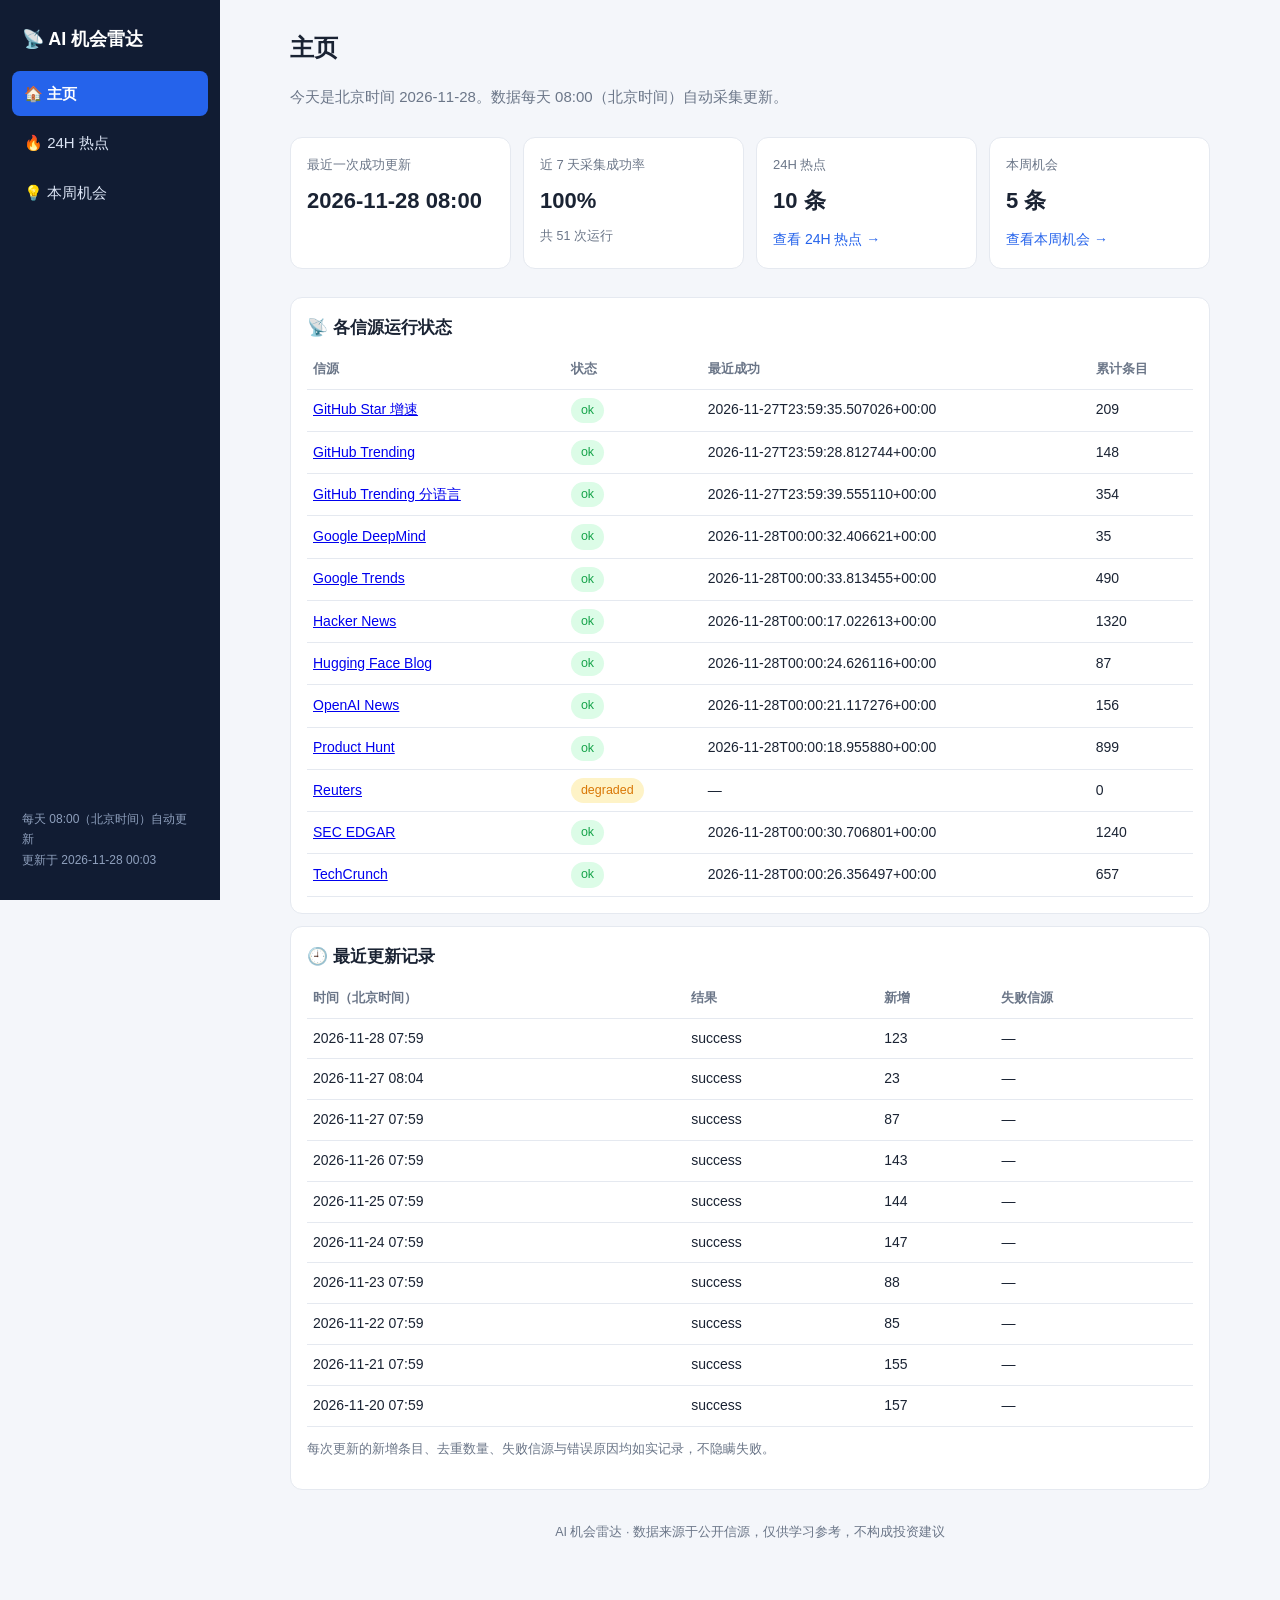
==== commit d5bd34b4: "每日更新 2026-11-28" ====
--- a/index.html
+++ b/index.html
@@ -15,22 +15,22 @@
       <a href="hot.html" class="">🔥 24H 热点</a>
       <a href="opportunities.html" class="">💡 本周机会</a>
     </nav>
-    <div class="side-foot">每天 08:00（北京时间）自动更新<br>更新于 2026-11-21 00:02</div>
+    <div class="side-foot">每天 08:00（北京时间）自动更新<br>更新于 2026-11-28 00:03</div>
   </aside>
   <main class="content">
     
 <h1>主页</h1>
-<p class="muted">今天是北京时间 2026-11-21。数据每天 08:00（北京时间）自动采集更新。</p>
+<p class="muted">今天是北京时间 2026-11-28。数据每天 08:00（北京时间）自动采集更新。</p>
 
 <div class="cards">
   <div class="card stat">
     <div class="stat-label">最近一次成功更新</div>
-    <div class="stat-value">2026-11-21 08:00</div>
+    <div class="stat-value">2026-11-28 08:00</div>
   </div>
   <div class="card stat">
     <div class="stat-label">近 7 天采集成功率</div>
     <div class="stat-value">100%</div>
-    <div class="muted small">共 43 次运行</div>
+    <div class="muted small">共 51 次运行</div>
   </div>
   <div class="card stat">
     <div class="stat-label">24H 热点</div>
@@ -53,64 +53,64 @@
       <tr>
         <td><a href="https://github.com/trending" target="_blank" rel="noopener">GitHub Star 增速</a></td>
         <td><span class="badge badge-ok">ok</span></td>
-        <td>2026-11-20T23:59:41.903759+00:00</td>
-        <td>192</td>
+        <td>2026-11-27T23:59:35.507026+00:00</td>
+        <td>209</td>
       </tr>
     
       <tr>
         <td><a href="https://github.com/trending" target="_blank" rel="noopener">GitHub Trending</a></td>
         <td><span class="badge badge-ok">ok</span></td>
-        <td>2026-11-20T23:59:35.337284+00:00</td>
+        <td>2026-11-27T23:59:28.812744+00:00</td>
         <td>148</td>
       </tr>
     
       <tr>
         <td><a href="https://github.com/trending" target="_blank" rel="noopener">GitHub Trending 分语言</a></td>
         <td><span class="badge badge-ok">ok</span></td>
-        <td>2026-11-20T23:59:46.498175+00:00</td>
+        <td>2026-11-27T23:59:39.555110+00:00</td>
         <td>354</td>
       </tr>
     
       <tr>
         <td><a href="https://deepmind.google/" target="_blank" rel="noopener">Google DeepMind</a></td>
         <td><span class="badge badge-ok">ok</span></td>
-        <td>2026-11-21T00:00:38.236535+00:00</td>
-        <td>33</td>
+        <td>2026-11-28T00:00:32.406621+00:00</td>
+        <td>35</td>
       </tr>
     
       <tr>
         <td><a href="https://trends.google.com/trends/" target="_blank" rel="noopener">Google Trends</a></td>
         <td><span class="badge badge-ok">ok</span></td>
-        <td>2026-11-21T00:00:39.732848+00:00</td>
-        <td>417</td>
+        <td>2026-11-28T00:00:33.813455+00:00</td>
+        <td>490</td>
       </tr>
     
       <tr>
         <td><a href="https://news.ycombinator.com/" target="_blank" rel="noopener">Hacker News</a></td>
         <td><span class="badge badge-ok">ok</span></td>
-        <td>2026-11-21T00:00:22.385335+00:00</td>
-        <td>1122</td>
+        <td>2026-11-28T00:00:17.022613+00:00</td>
+        <td>1320</td>
       </tr>
     
       <tr>
         <td><a href="https://huggingface.co/blog" target="_blank" rel="noopener">Hugging Face Blog</a></td>
         <td><span class="badge badge-ok">ok</span></td>
-        <td>2026-11-21T00:00:28.004656+00:00</td>
-        <td>77</td>
+        <td>2026-11-28T00:00:24.626116+00:00</td>
+        <td>87</td>
       </tr>
     
       <tr>
         <td><a href="https://openai.com/news/" target="_blank" rel="noopener">OpenAI News</a></td>
         <td><span class="badge badge-ok">ok</span></td>
-        <td>2026-11-21T00:00:26.321448+00:00</td>
-        <td>147</td>
+        <td>2026-11-28T00:00:21.117276+00:00</td>
+        <td>156</td>
       </tr>
     
       <tr>
         <td><a href="https://www.producthunt.com/" target="_blank" rel="noopener">Product Hunt</a></td>
         <td><span class="badge badge-ok">ok</span></td>
-        <td>2026-11-21T00:00:24.082408+00:00</td>
-        <td>759</td>
+        <td>2026-11-28T00:00:18.955880+00:00</td>
+        <td>899</td>
       </tr>
     
       <tr>
@@ -123,15 +123,15 @@
       <tr>
         <td><a href="https://www.sec.gov/edgar/search/" target="_blank" rel="noopener">SEC EDGAR</a></td>
         <td><span class="badge badge-ok">ok</span></td>
-        <td>2026-11-21T00:00:36.519067+00:00</td>
-        <td>1080</td>
+        <td>2026-11-28T00:00:30.706801+00:00</td>
+        <td>1240</td>
       </tr>
     
       <tr>
         <td><a href="https://techcrunch.com/" target="_blank" rel="noopener">TechCrunch</a></td>
         <td><span class="badge badge-ok">ok</span></td>
-        <td>2026-11-21T00:00:29.823478+00:00</td>
-        <td>583</td>
+        <td>2026-11-28T00:00:26.356497+00:00</td>
+        <td>657</td>
       </tr>
     
     </tbody>
@@ -145,6 +145,62 @@
     <tbody>
     
       <tr>
+        <td>2026-11-28 07:59</td>
+        <td>success</td>
+        <td>123</td>
+        <td>—</td>
+      </tr>
+    
+      <tr>
+        <td>2026-11-27 08:04</td>
+        <td>success</td>
+        <td>23</td>
+        <td>—</td>
+      </tr>
+    
+      <tr>
+        <td>2026-11-27 07:59</td>
+        <td>success</td>
+        <td>87</td>
+        <td>—</td>
+      </tr>
+    
+      <tr>
+        <td>2026-11-26 07:59</td>
+        <td>success</td>
+        <td>143</td>
+        <td>—</td>
+      </tr>
+    
+      <tr>
+        <td>2026-11-25 07:59</td>
+        <td>success</td>
+        <td>144</td>
+        <td>—</td>
+      </tr>
+    
+      <tr>
+        <td>2026-11-24 07:59</td>
+        <td>success</td>
+        <td>147</td>
+        <td>—</td>
+      </tr>
+    
+      <tr>
+        <td>2026-11-23 07:59</td>
+        <td>success</td>
+        <td>88</td>
+        <td>—</td>
+      </tr>
+    
+      <tr>
+        <td>2026-11-22 07:59</td>
+        <td>success</td>
+        <td>85</td>
+        <td>—</td>
+      </tr>
+    
+      <tr>
         <td>2026-11-21 07:59</td>
         <td>success</td>
         <td>155</td>
@@ -155,62 +211,6 @@
         <td>2026-11-20 07:59</td>
         <td>success</td>
         <td>157</td>
-        <td>—</td>
-      </tr>
-    
-      <tr>
-        <td>2026-11-19 07:59</td>
-        <td>success</td>
-        <td>161</td>
-        <td>—</td>
-      </tr>
-    
-      <tr>
-        <td>2026-11-18 07:59</td>
-        <td>success</td>
-        <td>154</td>
-        <td>—</td>
-      </tr>
-    
-      <tr>
-        <td>2026-11-17 11:07</td>
-        <td>partial</td>
-        <td>28</td>
-        <td>producthunt</td>
-      </tr>
-    
-      <tr>
-        <td>2026-11-17 07:59</td>
-        <td>success</td>
-        <td>167</td>
-        <td>—</td>
-      </tr>
-    
-      <tr>
-        <td>2026-11-16 07:59</td>
-        <td>success</td>
-        <td>116</td>
-        <td>—</td>
-      </tr>
-    
-      <tr>
-        <td>2026-11-15 07:59</td>
-        <td>success</td>
-        <td>113</td>
-        <td>—</td>
-      </tr>
-    
-      <tr>
-        <td>2026-11-14 07:59</td>
-        <td>success</td>
-        <td>153</td>
-        <td>—</td>
-      </tr>
-    
-      <tr>
-        <td>2026-11-13 08:01</td>
-        <td>success</td>
-        <td>167</td>
         <td>—</td>
       </tr>
     
